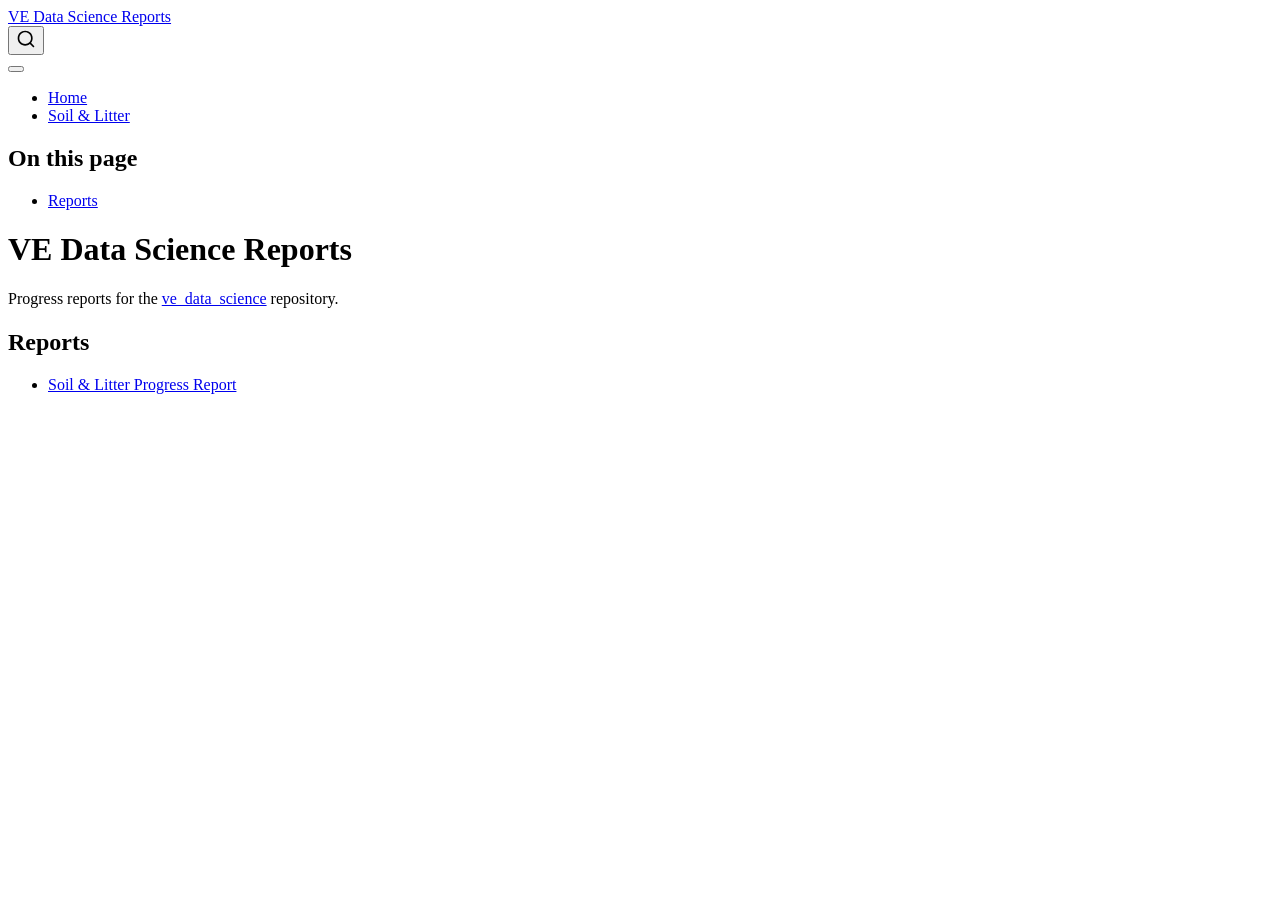
==== docs/index.html @ 84e3a099 "Built site for gh-pages" ====
<!DOCTYPE html>
<html xmlns="http://www.w3.org/1999/xhtml" lang="en" xml:lang="en"><head>

<meta charset="utf-8">
<meta name="generator" content="quarto-1.9.38">

<meta name="viewport" content="width=device-width, initial-scale=1.0, user-scalable=yes">


<title>VE Data Science Reports</title>
<style>
/* Default styles provided by pandoc.
** See https://pandoc.org/MANUAL.html#variables-for-html for config info.
*/
code{white-space: pre-wrap;}
span.smallcaps{font-variant: small-caps;}
div.columns{display: flex; gap: min(4vw, 1.5em);}
div.column{flex: auto; overflow-x: auto;}
div.hanging-indent{margin-left: 1.5em; text-indent: -1.5em;}
ul.task-list{list-style: none;}
ul.task-list li input[type="checkbox"] {
  width: 0.8em;
  margin: 0 0.8em 0.2em -1em; /* quarto-specific, see https://github.com/quarto-dev/quarto-cli/issues/4556 */ 
  vertical-align: middle;
}
</style>


<script src="../site_libs/quarto-nav/quarto-nav.js"></script>
<script src="../site_libs/quarto-nav/headroom.min.js"></script>
<script src="../site_libs/clipboard/clipboard.min.js"></script>
<script src="../site_libs/quarto-search/autocomplete.umd.js"></script>
<script src="../site_libs/quarto-search/fuse.min.js"></script>
<script src="../site_libs/quarto-search/quarto-search.js"></script>
<meta name="quarto:offset" content="../">
<script src="../site_libs/quarto-html/quarto.js" type="module"></script>
<script src="../site_libs/quarto-html/tabsets/tabsets.js" type="module"></script>
<script src="../site_libs/quarto-html/popper.min.js"></script>
<script src="../site_libs/quarto-html/tippy.umd.min.js"></script>
<script src="../site_libs/quarto-html/anchor.min.js"></script>
<link href="../site_libs/quarto-html/tippy.css" rel="stylesheet">
<link href="../site_libs/quarto-html/quarto-syntax-highlighting-15634bcf2e68342d4ad2dfa704d543f6.css" rel="stylesheet" id="quarto-text-highlighting-styles">
<script src="../site_libs/bootstrap/bootstrap.min.js"></script>
<link href="../site_libs/bootstrap/bootstrap-icons.css" rel="stylesheet">
<link href="../site_libs/bootstrap/bootstrap-c51defa157ccb18095ba4b35bf459923.min.css" rel="stylesheet" append-hash="true" id="quarto-bootstrap" data-mode="light">
<script id="quarto-search-options" type="application/json">{
  "location": "navbar",
  "copy-button": false,
  "collapse-after": 3,
  "panel-placement": "end",
  "type": "overlay",
  "limit": 50,
  "keyboard-shortcut": [
    "f",
    "/",
    "s"
  ],
  "show-item-context": false,
  "language": {
    "search-no-results-text": "No results",
    "search-matching-documents-text": "matching documents",
    "search-copy-link-title": "Copy link to search",
    "search-hide-matches-text": "Hide additional matches",
    "search-more-match-text": "more match in this document",
    "search-more-matches-text": "more matches in this document",
    "search-clear-button-title": "Clear",
    "search-text-placeholder": "",
    "search-detached-cancel-button-title": "Cancel",
    "search-submit-button-title": "Submit",
    "search-label": "Search"
  }
}</script>


</head>

<body class="nav-fixed quarto-light">

<div id="quarto-search-results"></div>
  <header id="quarto-header" class="headroom fixed-top">
    <nav class="navbar navbar-expand-lg " data-bs-theme="dark">
      <div class="navbar-container container-fluid">
      <div class="navbar-brand-container mx-auto">
    <a class="navbar-brand" href="../index.html">
    <span class="navbar-title">VE Data Science Reports</span>
    </a>
  </div>
            <div id="quarto-search" class="" title="Search"></div>
          <button class="navbar-toggler" type="button" data-bs-toggle="collapse" data-bs-target="#navbarCollapse" aria-controls="navbarCollapse" role="menu" aria-expanded="false" aria-label="Toggle navigation" onclick="if (window.quartoToggleHeadroom) { window.quartoToggleHeadroom(); }">
  <span class="navbar-toggler-icon"></span>
</button>
          <div class="collapse navbar-collapse" id="navbarCollapse">
            <ul class="navbar-nav navbar-nav-scroll me-auto">
  <li class="nav-item">
    <a class="nav-link active" href="../docs/index.html" aria-current="page"> 
<span class="menu-text">Home</span></a>
  </li>  
  <li class="nav-item">
    <a class="nav-link" href="../docs/soil_progress_report.html"> 
<span class="menu-text">Soil &amp; Litter</span></a>
  </li>  
</ul>
          </div> <!-- /navcollapse -->
            <div class="quarto-navbar-tools">
</div>
      </div> <!-- /container-fluid -->
    </nav>
</header>
<!-- content -->
<div id="quarto-content" class="quarto-container page-columns page-rows-contents page-layout-article page-navbar">
<!-- sidebar -->
<!-- margin-sidebar -->
    <div id="quarto-margin-sidebar" class="sidebar margin-sidebar">
        <nav id="TOC" role="doc-toc" class="toc-active" data-toc-expanded="99">
    <h2 id="toc-title">On this page</h2>
   
  <ul>
  <li><a href="#reports" id="toc-reports" class="nav-link active" data-scroll-target="#reports">Reports</a></li>
  </ul>
</nav>
    </div>
<!-- main -->
<main class="content" id="quarto-document-content">

<header id="title-block-header" class="quarto-title-block default">
<div class="quarto-title">
<h1 class="title">VE Data Science Reports</h1>
</div>



<div class="quarto-title-meta">

    
  
    
  </div>
  


</header>


<p>Progress reports for the <a href="https://github.com/ImperialCollegeLondon/ve_data_science">ve_data_science</a> repository.</p>
<section id="reports" class="level2">
<h2 class="anchored" data-anchor-id="reports">Reports</h2>
<ul>
<li><a href="../docs/soil_progress_report.html">Soil &amp; Litter Progress Report</a></li>
</ul>


</section>

</main> <!-- /main -->
<script id="quarto-html-after-body" type="application/javascript">
  window.document.addEventListener("DOMContentLoaded", function (event) {
    const icon = "";
    const anchorJS = new window.AnchorJS();
    anchorJS.options = {
      placement: 'right',
      icon: icon
    };
    anchorJS.add('.anchored');
    const isCodeAnnotation = (el) => {
      for (const clz of el.classList) {
        if (clz.startsWith('code-annotation-')) {                     
          return true;
        }
      }
      return false;
    }
    const onCopySuccess = function(e) {
      // button target
      const button = e.trigger;
      // don't keep focus
      button.blur();
      // flash "checked"
      button.classList.add('code-copy-button-checked');
      var currentTitle = button.getAttribute("title");
      button.setAttribute("title", "Copied!");
      let tooltip;
      if (window.bootstrap) {
        button.setAttribute("data-bs-toggle", "tooltip");
        button.setAttribute("data-bs-placement", "left");
        button.setAttribute("data-bs-title", "Copied!");
        tooltip = new bootstrap.Tooltip(button, 
          { trigger: "manual", 
            customClass: "code-copy-button-tooltip",
            offset: [0, -8]});
        tooltip.show();    
      }
      setTimeout(function() {
        if (tooltip) {
          tooltip.hide();
          button.removeAttribute("data-bs-title");
          button.removeAttribute("data-bs-toggle");
          button.removeAttribute("data-bs-placement");
        }
        button.setAttribute("title", currentTitle);
        button.classList.remove('code-copy-button-checked');
      }, 1000);
      // clear code selection
      e.clearSelection();
    }
    const getTextToCopy = function(trigger) {
      const outerScaffold = trigger.parentElement.cloneNode(true);
      const codeEl = outerScaffold.querySelector('code');
      for (const childEl of codeEl.children) {
        if (isCodeAnnotation(childEl)) {
          childEl.remove();
        }
      }
      return codeEl.innerText;
    }
    const clipboard = new window.ClipboardJS('.code-copy-button:not([data-in-quarto-modal])', {
      text: getTextToCopy
    });
    clipboard.on('success', onCopySuccess);
    if (window.document.getElementById('quarto-embedded-source-code-modal')) {
      const clipboardModal = new window.ClipboardJS('.code-copy-button[data-in-quarto-modal]', {
        text: getTextToCopy,
        container: window.document.getElementById('quarto-embedded-source-code-modal')
      });
      clipboardModal.on('success', onCopySuccess);
    }
      var localhostRegex = new RegExp(/^(?:http|https):\/\/localhost\:?[0-9]*\//);
      var mailtoRegex = new RegExp(/^mailto:/);
        var filterRegex = new RegExp('/' + window.location.host + '/');
      var isInternal = (href) => {
          return filterRegex.test(href) || localhostRegex.test(href) || mailtoRegex.test(href);
      }
      // Inspect non-navigation links and adorn them if external
     var links = window.document.querySelectorAll('a[href]:not(.nav-link):not(.navbar-brand):not(.toc-action):not(.sidebar-link):not(.sidebar-item-toggle):not(.pagination-link):not(.no-external):not([aria-hidden]):not(.dropdown-item):not(.quarto-navigation-tool):not(.about-link)');
      for (var i=0; i<links.length; i++) {
        const link = links[i];
        if (!isInternal(link.href)) {
          // undo the damage that might have been done by quarto-nav.js in the case of
          // links that we want to consider external
          if (link.dataset.originalHref !== undefined) {
            link.href = link.dataset.originalHref;
          }
        }
      }
    function tippyHover(el, contentFn, onTriggerFn, onUntriggerFn) {
      const config = {
        allowHTML: true,
        maxWidth: 500,
        delay: 100,
        arrow: false,
        appendTo: function(el) {
            return el.parentElement;
        },
        interactive: true,
        interactiveBorder: 10,
        theme: 'quarto',
        placement: 'bottom-start',
      };
      if (contentFn) {
        config.content = contentFn;
      }
      if (onTriggerFn) {
        config.onTrigger = onTriggerFn;
      }
      if (onUntriggerFn) {
        config.onUntrigger = onUntriggerFn;
      }
      window.tippy(el, config); 
    }
    const noterefs = window.document.querySelectorAll('a[role="doc-noteref"]');
    for (var i=0; i<noterefs.length; i++) {
      const ref = noterefs[i];
      tippyHover(ref, function() {
        // use id or data attribute instead here
        let href = ref.getAttribute('data-footnote-href') || ref.getAttribute('href');
        try { href = new URL(href).hash; } catch {}
        const id = href.replace(/^#\/?/, "");
        const note = window.document.getElementById(id);
        if (note) {
          return note.innerHTML;
        } else {
          return "";
        }
      });
    }
    const xrefs = window.document.querySelectorAll('a.quarto-xref');
    const processXRef = (id, note) => {
      // Strip column container classes
      const stripColumnClz = (el) => {
        el.classList.remove("page-full", "page-columns");
        if (el.children) {
          for (const child of el.children) {
            stripColumnClz(child);
          }
        }
      }
      stripColumnClz(note)
      if (id === null || id.startsWith('sec-')) {
        // Special case sections, only their first couple elements
        const container = document.createElement("div");
        if (note.children && note.children.length > 2) {
          container.appendChild(note.children[0].cloneNode(true));
          for (let i = 1; i < note.children.length; i++) {
            const child = note.children[i];
            if (child.tagName === "P" && child.innerText === "") {
              continue;
            } else {
              container.appendChild(child.cloneNode(true));
              break;
            }
          }
          if (window.Quarto?.typesetMath) {
            window.Quarto.typesetMath(container);
          }
          return container.innerHTML
        } else {
          if (window.Quarto?.typesetMath) {
            window.Quarto.typesetMath(note);
          }
          return note.innerHTML;
        }
      } else {
        // Remove any anchor links if they are present
        const anchorLink = note.querySelector('a.anchorjs-link');
        if (anchorLink) {
          anchorLink.remove();
        }
        if (window.Quarto?.typesetMath) {
          window.Quarto.typesetMath(note);
        }
        if (note.classList.contains("callout")) {
          return note.outerHTML;
        } else {
          return note.innerHTML;
        }
      }
    }
    for (var i=0; i<xrefs.length; i++) {
      const xref = xrefs[i];
      tippyHover(xref, undefined, function(instance) {
        instance.disable();
        let url = xref.getAttribute('href');
        let hash = undefined; 
        if (url.startsWith('#')) {
          hash = url;
        } else {
          try { hash = new URL(url).hash; } catch {}
        }
        if (hash) {
          const id = hash.replace(/^#\/?/, "");
          const note = window.document.getElementById(id);
          if (note !== null) {
            try {
              const html = processXRef(id, note.cloneNode(true));
              instance.setContent(html);
            } finally {
              instance.enable();
              instance.show();
            }
          } else {
            // See if we can fetch this
            fetch(url.split('#')[0])
            .then(res => res.text())
            .then(html => {
              const parser = new DOMParser();
              const htmlDoc = parser.parseFromString(html, "text/html");
              const note = htmlDoc.getElementById(id);
              if (note !== null) {
                const html = processXRef(id, note);
                instance.setContent(html);
              } 
            }).finally(() => {
              instance.enable();
              instance.show();
            });
          }
        } else {
          // See if we can fetch a full url (with no hash to target)
          // This is a special case and we should probably do some content thinning / targeting
          fetch(url)
          .then(res => res.text())
          .then(html => {
            const parser = new DOMParser();
            const htmlDoc = parser.parseFromString(html, "text/html");
            const note = htmlDoc.querySelector('main.content');
            if (note !== null) {
              // This should only happen for chapter cross references
              // (since there is no id in the URL)
              // remove the first header
              if (note.children.length > 0 && note.children[0].tagName === "HEADER") {
                note.children[0].remove();
              }
              const html = processXRef(null, note);
              instance.setContent(html);
            } 
          }).finally(() => {
            instance.enable();
            instance.show();
          });
        }
      }, function(instance) {
      });
    }
        let selectedAnnoteEl;
        const selectorForAnnotation = ( cell, annotation) => {
          let cellAttr = 'data-code-cell="' + cell + '"';
          let lineAttr = 'data-code-annotation="' +  annotation + '"';
          const selector = 'span[' + cellAttr + '][' + lineAttr + ']';
          return selector;
        }
        const selectCodeLines = (annoteEl) => {
          const doc = window.document;
          const targetCell = annoteEl.getAttribute("data-target-cell");
          const targetAnnotation = annoteEl.getAttribute("data-target-annotation");
          const annoteSpan = window.document.querySelector(selectorForAnnotation(targetCell, targetAnnotation));
          const lines = annoteSpan.getAttribute("data-code-lines").split(",");
          const lineIds = lines.map((line) => {
            return targetCell + "-" + line;
          })
          let top = null;
          let height = null;
          let parent = null;
          if (lineIds.length > 0) {
              //compute the position of the single el (top and bottom and make a div)
              const el = window.document.getElementById(lineIds[0]);
              top = el.offsetTop;
              height = el.offsetHeight;
              parent = el.parentElement.parentElement;
            if (lineIds.length > 1) {
              const lastEl = window.document.getElementById(lineIds[lineIds.length - 1]);
              const bottom = lastEl.offsetTop + lastEl.offsetHeight;
              height = bottom - top;
            }
            if (top !== null && height !== null && parent !== null) {
              // cook up a div (if necessary) and position it 
              let div = window.document.getElementById("code-annotation-line-highlight");
              if (div === null) {
                div = window.document.createElement("div");
                div.setAttribute("id", "code-annotation-line-highlight");
                div.style.position = 'absolute';
                parent.appendChild(div);
              }
              div.style.top = top - 2 + "px";
              div.style.height = height + 4 + "px";
              div.style.left = 0;
              let gutterDiv = window.document.getElementById("code-annotation-line-highlight-gutter");
              if (gutterDiv === null) {
                gutterDiv = window.document.createElement("div");
                gutterDiv.setAttribute("id", "code-annotation-line-highlight-gutter");
                gutterDiv.style.position = 'absolute';
                const codeCell = window.document.getElementById(targetCell);
                const gutter = codeCell.querySelector('.code-annotation-gutter');
                gutter.appendChild(gutterDiv);
              }
              gutterDiv.style.top = top - 2 + "px";
              gutterDiv.style.height = height + 4 + "px";
            }
            selectedAnnoteEl = annoteEl;
          }
        };
        const unselectCodeLines = () => {
          const elementsIds = ["code-annotation-line-highlight", "code-annotation-line-highlight-gutter"];
          elementsIds.forEach((elId) => {
            const div = window.document.getElementById(elId);
            if (div) {
              div.remove();
            }
          });
          selectedAnnoteEl = undefined;
        };
          // Handle positioning of the toggle
      window.addEventListener(
        "resize",
        throttle(() => {
          elRect = undefined;
          if (selectedAnnoteEl) {
            selectCodeLines(selectedAnnoteEl);
          }
        }, 10)
      );
      function throttle(fn, ms) {
      let throttle = false;
      let timer;
        return (...args) => {
          if(!throttle) { // first call gets through
              fn.apply(this, args);
              throttle = true;
          } else { // all the others get throttled
              if(timer) clearTimeout(timer); // cancel #2
              timer = setTimeout(() => {
                fn.apply(this, args);
                timer = throttle = false;
              }, ms);
          }
        };
      }
        // Attach click handler to the DT
        const annoteDls = window.document.querySelectorAll('dt[data-target-cell]');
        for (const annoteDlNode of annoteDls) {
          annoteDlNode.addEventListener('click', (event) => {
            const clickedEl = event.target;
            if (clickedEl !== selectedAnnoteEl) {
              unselectCodeLines();
              const activeEl = window.document.querySelector('dt[data-target-cell].code-annotation-active');
              if (activeEl) {
                activeEl.classList.remove('code-annotation-active');
              }
              selectCodeLines(clickedEl);
              clickedEl.classList.add('code-annotation-active');
            } else {
              // Unselect the line
              unselectCodeLines();
              clickedEl.classList.remove('code-annotation-active');
            }
          });
        }
    const findCites = (el) => {
      const parentEl = el.parentElement;
      if (parentEl) {
        const cites = parentEl.dataset.cites;
        if (cites) {
          return {
            el,
            cites: cites.split(' ')
          };
        } else {
          return findCites(el.parentElement)
        }
      } else {
        return undefined;
      }
    };
    var bibliorefs = window.document.querySelectorAll('a[role="doc-biblioref"]');
    for (var i=0; i<bibliorefs.length; i++) {
      const ref = bibliorefs[i];
      const citeInfo = findCites(ref);
      if (citeInfo) {
        tippyHover(citeInfo.el, function() {
          var popup = window.document.createElement('div');
          citeInfo.cites.forEach(function(cite) {
            var citeDiv = window.document.createElement('div');
            citeDiv.classList.add('hanging-indent');
            citeDiv.classList.add('csl-entry');
            var biblioDiv = window.document.getElementById('ref-' + cite);
            if (biblioDiv) {
              citeDiv.innerHTML = biblioDiv.innerHTML;
            }
            popup.appendChild(citeDiv);
          });
          return popup.innerHTML;
        });
      }
    }
  });
  </script>
</div> <!-- /content -->




</body></html>
---- site_libs/quarto-html/tippy.css ----
.tippy-box[data-animation=fade][data-state=hidden]{opacity:0}[data-tippy-root]{max-width:calc(100vw - 10px)}.tippy-box{position:relative;background-color:#333;color:#fff;border-radius:4px;font-size:14px;line-height:1.4;white-space:normal;outline:0;transition-property:transform,visibility,opacity}.tippy-box[data-placement^=top]>.tippy-arrow{bottom:0}.tippy-box[data-placement^=top]>.tippy-arrow:before{bottom:-7px;left:0;border-width:8px 8px 0;border-top-color:initial;transform-origin:center top}.tippy-box[data-placement^=bottom]>.tippy-arrow{top:0}.tippy-box[data-placement^=bottom]>.tippy-arrow:before{top:-7px;left:0;border-width:0 8px 8px;border-bottom-color:initial;transform-origin:center bottom}.tippy-box[data-placement^=left]>.tippy-arrow{right:0}.tippy-box[data-placement^=left]>.tippy-arrow:before{border-width:8px 0 8px 8px;border-left-color:initial;right:-7px;transform-origin:center left}.tippy-box[data-placement^=right]>.tippy-arrow{left:0}.tippy-box[data-placement^=right]>.tippy-arrow:before{left:-7px;border-width:8px 8px 8px 0;border-right-color:initial;transform-origin:center right}.tippy-box[data-inertia][data-state=visible]{transition-timing-function:cubic-bezier(.54,1.5,.38,1.11)}.tippy-arrow{width:16px;height:16px;color:#333}.tippy-arrow:before{content:"";position:absolute;border-color:transparent;border-style:solid}.tippy-content{position:relative;padding:5px 9px;z-index:1}
---- site_libs/quarto-html/quarto-syntax-highlighting-15634bcf2e68342d4ad2dfa704d543f6.css ----
/* quarto syntax highlight colors */
:root {
  --quarto-hl-ot-color: #003B4F;
  --quarto-hl-at-color: #657422;
  --quarto-hl-ss-color: #20794D;
  --quarto-hl-an-color: #5E5E5E;
  --quarto-hl-fu-color: #4758AB;
  --quarto-hl-st-color: #20794D;
  --quarto-hl-cf-color: #003B4F;
  --quarto-hl-op-color: #5E5E5E;
  --quarto-hl-er-color: #AD0000;
  --quarto-hl-bn-color: #AD0000;
  --quarto-hl-al-color: #AD0000;
  --quarto-hl-va-color: #111111;
  --quarto-hl-bu-color: inherit;
  --quarto-hl-ex-color: inherit;
  --quarto-hl-pp-color: #AD0000;
  --quarto-hl-in-color: #5E5E5E;
  --quarto-hl-vs-color: #20794D;
  --quarto-hl-wa-color: #5E5E5E;
  --quarto-hl-do-color: #5E5E5E;
  --quarto-hl-im-color: #00769E;
  --quarto-hl-ch-color: #20794D;
  --quarto-hl-dt-color: #AD0000;
  --quarto-hl-fl-color: #AD0000;
  --quarto-hl-co-color: #5E5E5E;
  --quarto-hl-cv-color: #5E5E5E;
  --quarto-hl-cn-color: #8f5902;
  --quarto-hl-sc-color: #5E5E5E;
  --quarto-hl-dv-color: #AD0000;
  --quarto-hl-kw-color: #003B4F;
}

/* other quarto variables */
:root {
  --quarto-font-monospace: SFMono-Regular, Menlo, Monaco, Consolas, "Liberation Mono", "Courier New", monospace;
}

/* syntax highlight based on Pandoc's rules */
pre > code.sourceCode > span {
  color: #003B4F;
}

code.sourceCode > span {
  color: #003B4F;
}

div.sourceCode,
div.sourceCode pre.sourceCode {
  color: #003B4F;
}

/* Normal */
code span {
  color: #003B4F;
}

/* Alert */
code span.al {
  color: #AD0000;
  font-style: inherit;
}

/* Annotation */
code span.an {
  color: #5E5E5E;
  font-style: inherit;
}

/* Attribute */
code span.at {
  color: #657422;
  font-style: inherit;
}

/* BaseN */
code span.bn {
  color: #AD0000;
  font-style: inherit;
}

/* BuiltIn */
code span.bu {
  font-style: inherit;
}

/* ControlFlow */
code span.cf {
  color: #003B4F;
  font-weight: bold;
  font-style: inherit;
}

/* Char */
code span.ch {
  color: #20794D;
  font-style: inherit;
}

/* Constant */
code span.cn {
  color: #8f5902;
  font-style: inherit;
}

/* Comment */
code span.co {
  color: #5E5E5E;
  font-style: inherit;
}

/* CommentVar */
code span.cv {
  color: #5E5E5E;
  font-style: italic;
}

/* Documentation */
code span.do {
  color: #5E5E5E;
  font-style: italic;
}

/* DataType */
code span.dt {
  color: #AD0000;
  font-style: inherit;
}

/* DecVal */
code span.dv {
  color: #AD0000;
  font-style: inherit;
}

/* Error */
code span.er {
  color: #AD0000;
  font-style: inherit;
}

/* Extension */
code span.ex {
  font-style: inherit;
}

/* Float */
code span.fl {
  color: #AD0000;
  font-style: inherit;
}

/* Function */
code span.fu {
  color: #4758AB;
  font-style: inherit;
}

/* Import */
code span.im {
  color: #00769E;
  font-style: inherit;
}

/* Information */
code span.in {
  color: #5E5E5E;
  font-style: inherit;
}

/* Keyword */
code span.kw {
  color: #003B4F;
  font-weight: bold;
  font-style: inherit;
}

/* Operator */
code span.op {
  color: #5E5E5E;
  font-style: inherit;
}

/* Other */
code span.ot {
  color: #003B4F;
  font-style: inherit;
}

/* Preprocessor */
code span.pp {
  color: #AD0000;
  font-style: inherit;
}

/* SpecialChar */
code span.sc {
  color: #5E5E5E;
  font-style: inherit;
}

/* SpecialString */
code span.ss {
  color: #20794D;
  font-style: inherit;
}

/* String */
code span.st {
  color: #20794D;
  font-style: inherit;
}

/* Variable */
code span.va {
  color: #111111;
  font-style: inherit;
}

/* VerbatimString */
code span.vs {
  color: #20794D;
  font-style: inherit;
}

/* Warning */
code span.wa {
  color: #5E5E5E;
  font-style: italic;
}

.prevent-inlining {
  content: "</";
}

/*# sourceMappingURL=f23921c56f73e400b49028c9186a1aa0.css.map */
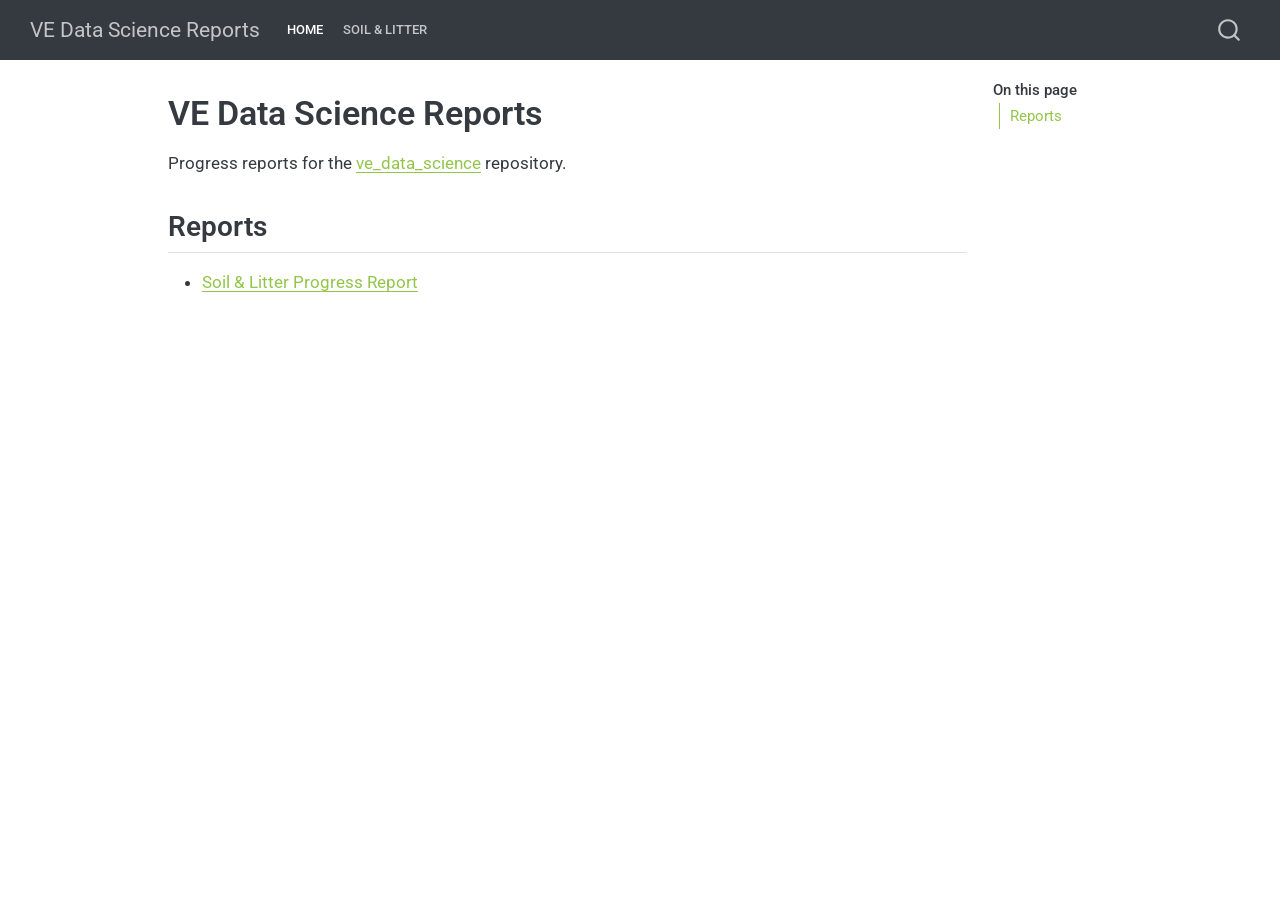
==== commit 010e369a: "Built site for gh-pages" ====
--- a/docs/index.html
+++ b/docs/index.html
@@ -42,7 +42,7 @@
 <link href="../site_libs/quarto-html/quarto-syntax-highlighting-15634bcf2e68342d4ad2dfa704d543f6.css" rel="stylesheet" id="quarto-text-highlighting-styles">
 <script src="../site_libs/bootstrap/bootstrap.min.js"></script>
 <link href="../site_libs/bootstrap/bootstrap-icons.css" rel="stylesheet">
-<link href="../site_libs/bootstrap/bootstrap-c51defa157ccb18095ba4b35bf459923.min.css" rel="stylesheet" append-hash="true" id="quarto-bootstrap" data-mode="light">
+<link href="../site_libs/bootstrap/bootstrap-e40b49ddfdb1e3ec27d2d59da0f0c013.min.css" rel="stylesheet" append-hash="true" id="quarto-bootstrap" data-mode="light">
 <script id="quarto-search-options" type="application/json">{
   "location": "navbar",
   "copy-button": false,
@@ -225,7 +225,7 @@
     }
       var localhostRegex = new RegExp(/^(?:http|https):\/\/localhost\:?[0-9]*\//);
       var mailtoRegex = new RegExp(/^mailto:/);
-        var filterRegex = new RegExp('/' + window.location.host + '/');
+        var filterRegex = new RegExp("https:\/\/hrlai\.github\.io\/ve_data_science_reports\/");
       var isInternal = (href) => {
           return filterRegex.test(href) || localhostRegex.test(href) || mailtoRegex.test(href);
       }
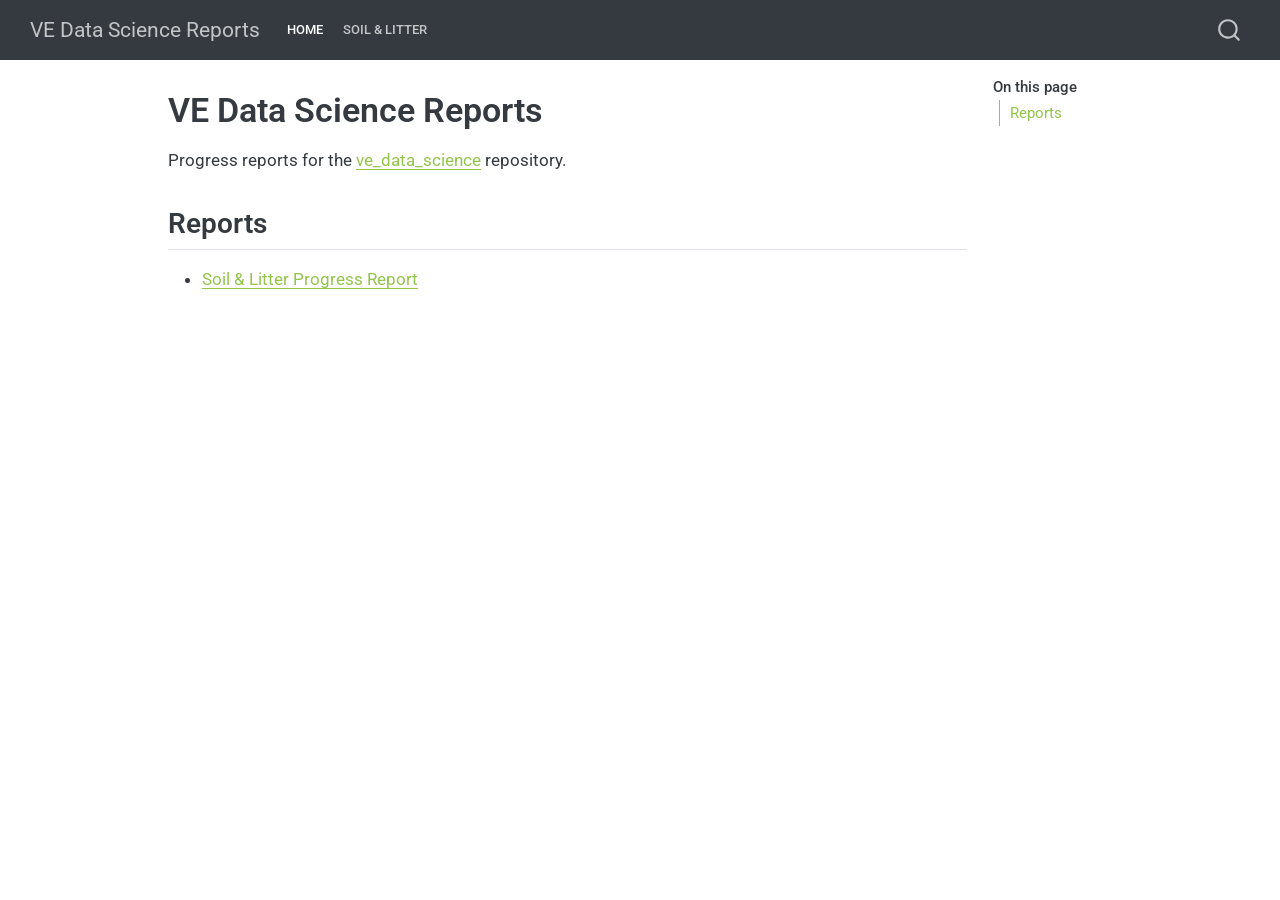
==== commit 2a04e6bf: "Built site for gh-pages" ====
--- a/docs/index.html
+++ b/docs/index.html
@@ -2,7 +2,7 @@
 <html xmlns="http://www.w3.org/1999/xhtml" lang="en" xml:lang="en"><head>
 
 <meta charset="utf-8">
-<meta name="generator" content="quarto-1.9.38">
+<meta name="generator" content="quarto-1.10.18">
 
 <meta name="viewport" content="width=device-width, initial-scale=1.0, user-scalable=yes">
 
@@ -12,10 +12,13 @@
 /* Default styles provided by pandoc.
 ** See https://pandoc.org/MANUAL.html#variables-for-html for config info.
 */
-code{white-space: pre-wrap;}
 span.smallcaps{font-variant: small-caps;}
-div.columns{display: flex; gap: min(4vw, 1.5em);}
-div.column{flex: auto; overflow-x: auto;}
+div.columns{display: flex; gap: 1.5em;}
+div.column{flex: auto;}
+@media screen {
+div.columns{gap: min(4vw, 1.5em);}
+div.column{overflow-x: auto;}
+}
 div.hanging-indent{margin-left: 1.5em; text-indent: -1.5em;}
 ul.task-list{list-style: none;}
 ul.task-list li input[type="checkbox"] {
@@ -39,10 +42,10 @@
 <script src="../site_libs/quarto-html/tippy.umd.min.js"></script>
 <script src="../site_libs/quarto-html/anchor.min.js"></script>
 <link href="../site_libs/quarto-html/tippy.css" rel="stylesheet">
-<link href="../site_libs/quarto-html/quarto-syntax-highlighting-15634bcf2e68342d4ad2dfa704d543f6.css" rel="stylesheet" id="quarto-text-highlighting-styles">
+<link href="../site_libs/quarto-html/quarto-syntax-highlighting-64a204ab8560d761af7679ceaba22944.css" rel="stylesheet" id="quarto-text-highlighting-styles">
 <script src="../site_libs/bootstrap/bootstrap.min.js"></script>
 <link href="../site_libs/bootstrap/bootstrap-icons.css" rel="stylesheet">
-<link href="../site_libs/bootstrap/bootstrap-e40b49ddfdb1e3ec27d2d59da0f0c013.min.css" rel="stylesheet" append-hash="true" id="quarto-bootstrap" data-mode="light">
+<link href="../site_libs/bootstrap/bootstrap-f12516ed95200480f665324898f5cdf1.min.css" rel="stylesheet" append-hash="true" id="quarto-bootstrap" data-mode="light">
 <script id="quarto-search-options" type="application/json">{
   "location": "navbar",
   "copy-button": false,
--- a/site_libs/quarto-html/quarto-syntax-highlighting-64a204ab8560d761af7679ceaba22944.css
+++ b/site_libs/quarto-html/quarto-syntax-highlighting-64a204ab8560d761af7679ceaba22944.css
@@ -0,0 +1,236 @@
+/* quarto syntax highlight colors */
+:root {
+  --quarto-hl-ot-color: #003B4F;
+  --quarto-hl-at-color: #657422;
+  --quarto-hl-ss-color: #20794D;
+  --quarto-hl-an-color: #5E5E5E;
+  --quarto-hl-fu-color: #4758AB;
+  --quarto-hl-st-color: #20794D;
+  --quarto-hl-cf-color: #003B4F;
+  --quarto-hl-op-color: #5E5E5E;
+  --quarto-hl-er-color: #AD0000;
+  --quarto-hl-bn-color: #AD0000;
+  --quarto-hl-al-color: #AD0000;
+  --quarto-hl-va-color: #111111;
+  --quarto-hl-bu-color: inherit;
+  --quarto-hl-ex-color: inherit;
+  --quarto-hl-pp-color: #AD0000;
+  --quarto-hl-in-color: #5E5E5E;
+  --quarto-hl-vs-color: #20794D;
+  --quarto-hl-wa-color: #5E5E5E;
+  --quarto-hl-do-color: #5E5E5E;
+  --quarto-hl-im-color: #00769E;
+  --quarto-hl-ch-color: #20794D;
+  --quarto-hl-dt-color: #AD0000;
+  --quarto-hl-fl-color: #AD0000;
+  --quarto-hl-co-color: #5E5E5E;
+  --quarto-hl-cv-color: #5E5E5E;
+  --quarto-hl-cn-color: #8f5902;
+  --quarto-hl-sc-color: #5E5E5E;
+  --quarto-hl-dv-color: #AD0000;
+  --quarto-hl-kw-color: #003B4F;
+}
+
+/* other quarto variables */
+:root {
+  --quarto-font-monospace: SFMono-Regular, Menlo, Monaco, Consolas, "Liberation Mono", "Courier New", monospace;
+}
+
+/* syntax highlight based on Pandoc's rules */
+pre > code.sourceCode > span {
+  color: #003B4F;
+}
+
+code.sourceCode > span {
+  color: #003B4F;
+}
+
+div.sourceCode,
+div.sourceCode pre.sourceCode {
+  color: #003B4F;
+}
+
+/* Normal */
+code span {
+  color: #003B4F;
+}
+
+/* Alert */
+code span.al {
+  color: #AD0000;
+  font-style: inherit;
+}
+
+/* Annotation */
+code span.an {
+  color: #5E5E5E;
+  font-style: inherit;
+}
+
+/* Attribute */
+code span.at {
+  color: #657422;
+  font-style: inherit;
+}
+
+/* BaseN */
+code span.bn {
+  color: #AD0000;
+  font-style: inherit;
+}
+
+/* BuiltIn */
+code span.bu {
+  font-style: inherit;
+}
+
+/* ControlFlow */
+code span.cf {
+  color: #003B4F;
+  font-weight: bold;
+  font-style: inherit;
+}
+
+/* Char */
+code span.ch {
+  color: #20794D;
+  font-style: inherit;
+}
+
+/* Constant */
+code span.cn {
+  color: #8f5902;
+  font-style: inherit;
+}
+
+/* Comment */
+code span.co {
+  color: #5E5E5E;
+  font-style: inherit;
+}
+
+/* CommentVar */
+code span.cv {
+  color: #5E5E5E;
+  font-style: italic;
+}
+
+/* Documentation */
+code span.do {
+  color: #5E5E5E;
+  font-style: italic;
+}
+
+/* DataType */
+code span.dt {
+  color: #AD0000;
+  font-style: inherit;
+}
+
+/* DecVal */
+code span.dv {
+  color: #AD0000;
+  font-style: inherit;
+}
+
+/* Error */
+code span.er {
+  color: #AD0000;
+  font-style: inherit;
+}
+
+/* Extension */
+code span.ex {
+  font-style: inherit;
+}
+
+/* Float */
+code span.fl {
+  color: #AD0000;
+  font-style: inherit;
+}
+
+/* Function */
+code span.fu {
+  color: #4758AB;
+  font-style: inherit;
+}
+
+/* Import */
+code span.im {
+  color: #00769E;
+  font-style: inherit;
+}
+
+/* Information */
+code span.in {
+  color: #5E5E5E;
+  font-style: inherit;
+}
+
+/* Keyword */
+code span.kw {
+  color: #003B4F;
+  font-weight: bold;
+  font-style: inherit;
+}
+
+/* Operator */
+code span.op {
+  color: #5E5E5E;
+  font-style: inherit;
+}
+
+/* Other */
+code span.ot {
+  color: #003B4F;
+  font-style: inherit;
+}
+
+/* Preprocessor */
+code span.pp {
+  color: #AD0000;
+  font-style: inherit;
+}
+
+/* SpecialChar */
+code span.sc {
+  color: #5E5E5E;
+  font-style: inherit;
+}
+
+/* SpecialString */
+code span.ss {
+  color: #20794D;
+  font-style: inherit;
+}
+
+/* String */
+code span.st {
+  color: #20794D;
+  font-style: inherit;
+}
+
+/* Variable */
+code span.va {
+  color: #111111;
+  font-style: inherit;
+}
+
+/* VerbatimString */
+code span.vs {
+  color: #20794D;
+  font-style: inherit;
+}
+
+/* Warning */
+code span.wa {
+  color: #5E5E5E;
+  font-style: italic;
+}
+
+.prevent-inlining {
+  content: "</";
+}
+
+/*# sourceMappingURL=9d8d5bb603a83b8298b89080a598c93b.css.map */
